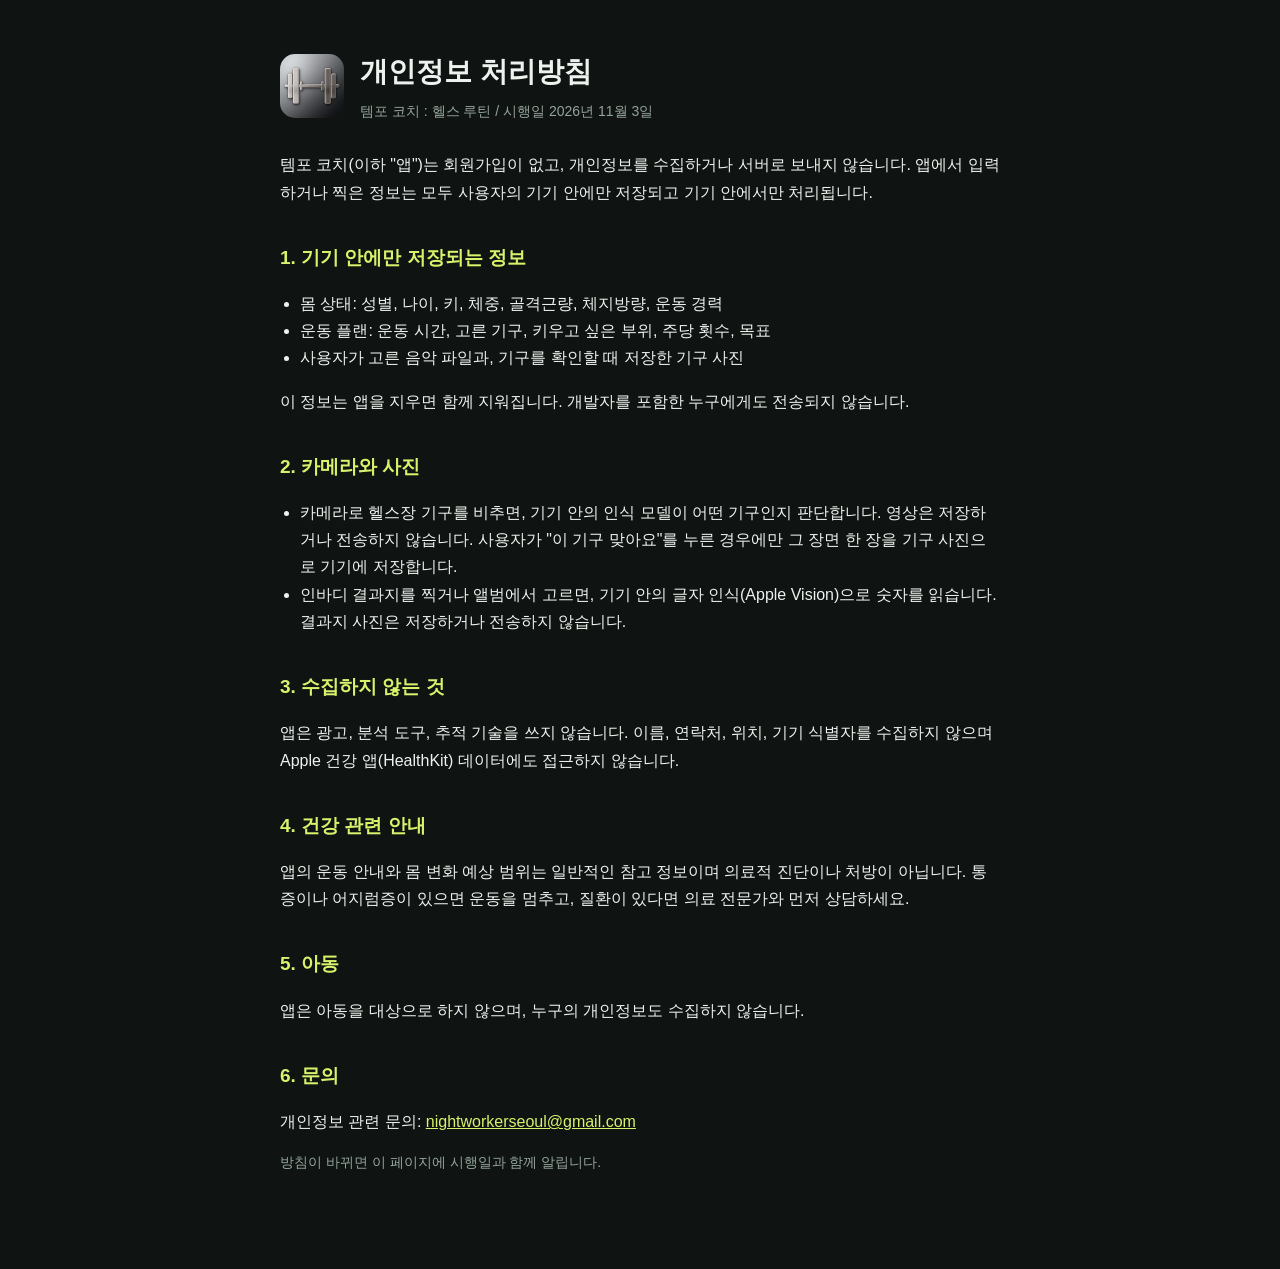
==== tempo-coach/privacy.html @ 30d96cf6 "Add Tempo Coach support and privacy pages" ====
<!doctype html><html lang="ko"><head><meta charset="utf-8"><meta name="viewport" content="width=device-width,initial-scale=1">
<title>템포 코치 개인정보 처리방침</title><link rel="stylesheet" href="style.css"></head><body><main>
<header><img src="icon.png" alt=""><div><h1>개인정보 처리방침</h1><div class="muted">템포 코치 : 헬스 루틴 / 시행일 2026년 11월 3일</div></div></header>

<p>템포 코치(이하 "앱")는 회원가입이 없고, 개인정보를 수집하거나 서버로 보내지 않습니다. 앱에서 입력하거나 찍은 정보는 모두 사용자의 기기 안에만 저장되고 기기 안에서만 처리됩니다.</p>

<h2>1. 기기 안에만 저장되는 정보</h2>
<ul>
<li>몸 상태: 성별, 나이, 키, 체중, 골격근량, 체지방량, 운동 경력</li>
<li>운동 플랜: 운동 시간, 고른 기구, 키우고 싶은 부위, 주당 횟수, 목표</li>
<li>사용자가 고른 음악 파일과, 기구를 확인할 때 저장한 기구 사진</li>
</ul>
<p>이 정보는 앱을 지우면 함께 지워집니다. 개발자를 포함한 누구에게도 전송되지 않습니다.</p>

<h2>2. 카메라와 사진</h2>
<ul>
<li>카메라로 헬스장 기구를 비추면, 기기 안의 인식 모델이 어떤 기구인지 판단합니다. 영상은 저장하거나 전송하지 않습니다. 사용자가 "이 기구 맞아요"를 누른 경우에만 그 장면 한 장을 기구 사진으로 기기에 저장합니다.</li>
<li>인바디 결과지를 찍거나 앨범에서 고르면, 기기 안의 글자 인식(Apple Vision)으로 숫자를 읽습니다. 결과지 사진은 저장하거나 전송하지 않습니다.</li>
</ul>

<h2>3. 수집하지 않는 것</h2>
<p>앱은 광고, 분석 도구, 추적 기술을 쓰지 않습니다. 이름, 연락처, 위치, 기기 식별자를 수집하지 않으며 Apple 건강 앱(HealthKit) 데이터에도 접근하지 않습니다.</p>

<h2>4. 건강 관련 안내</h2>
<p>앱의 운동 안내와 몸 변화 예상 범위는 일반적인 참고 정보이며 의료적 진단이나 처방이 아닙니다. 통증이나 어지럼증이 있으면 운동을 멈추고, 질환이 있다면 의료 전문가와 먼저 상담하세요.</p>

<h2>5. 아동</h2>
<p>앱은 아동을 대상으로 하지 않으며, 누구의 개인정보도 수집하지 않습니다.</p>

<h2>6. 문의</h2>
<p>개인정보 관련 문의: <a href="mailto:nightworkerseoul@gmail.com">nightworkerseoul@gmail.com</a></p>
<p class="muted">방침이 바뀌면 이 페이지에 시행일과 함께 알립니다.</p>
</main></body></html>
---- tempo-coach/style.css ----
body{margin:0;background:#0f1412;color:#eef2ee;font:16px/1.7 -apple-system,BlinkMacSystemFont,"Apple SD Gothic Neo",sans-serif}
main{max-width:720px;margin:0 auto;padding:48px 24px 80px}
h1{font-size:28px;margin:0 0 4px}h2{font-size:19px;margin:36px 0 8px;color:#d9f26b}
.muted{color:#93a39a;font-size:14px}a{color:#d9f26b}
header{display:flex;gap:16px;align-items:center;margin-bottom:28px}header img{width:64px;height:64px;border-radius:15px}
ul{padding-left:20px}
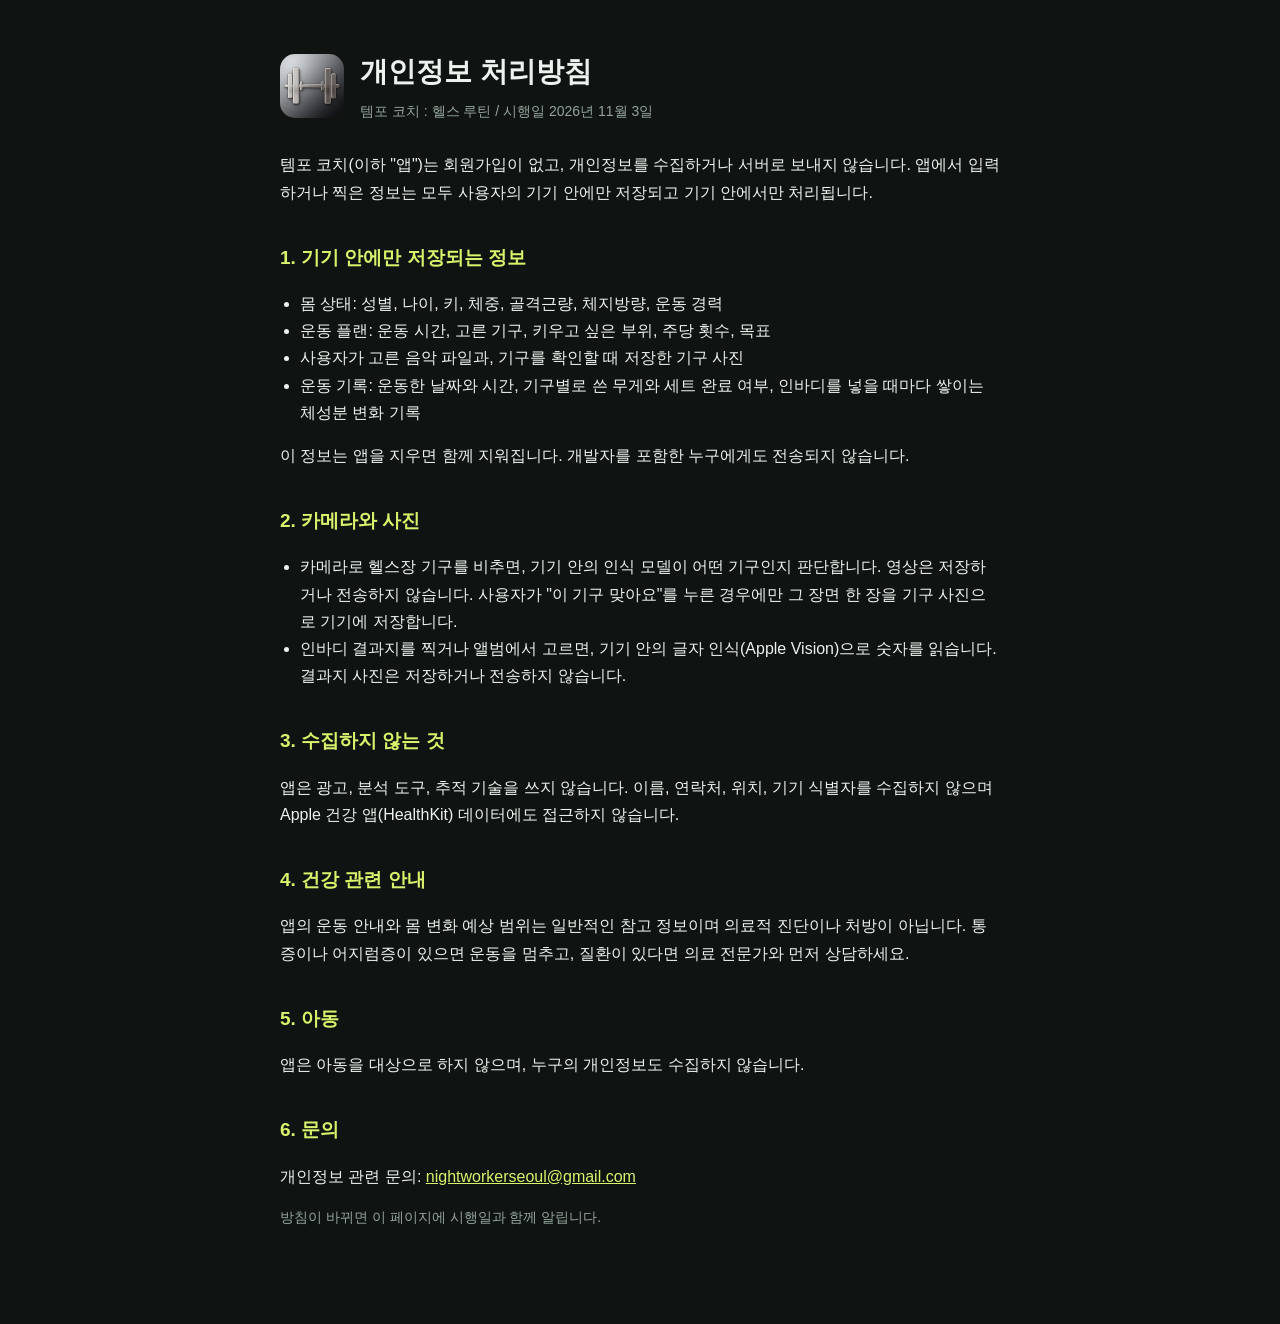
==== commit 52e5598f: "Tempo Coach privacy: list the on-device workout and body history" ====
--- a/tempo-coach/privacy.html
+++ b/tempo-coach/privacy.html
@@ -9,6 +9,7 @@
 <li>몸 상태: 성별, 나이, 키, 체중, 골격근량, 체지방량, 운동 경력</li>
 <li>운동 플랜: 운동 시간, 고른 기구, 키우고 싶은 부위, 주당 횟수, 목표</li>
 <li>사용자가 고른 음악 파일과, 기구를 확인할 때 저장한 기구 사진</li>
+<li>운동 기록: 운동한 날짜와 시간, 기구별로 쓴 무게와 세트 완료 여부, 인바디를 넣을 때마다 쌓이는 체성분 변화 기록</li>
 </ul>
 <p>이 정보는 앱을 지우면 함께 지워집니다. 개발자를 포함한 누구에게도 전송되지 않습니다.</p>
 
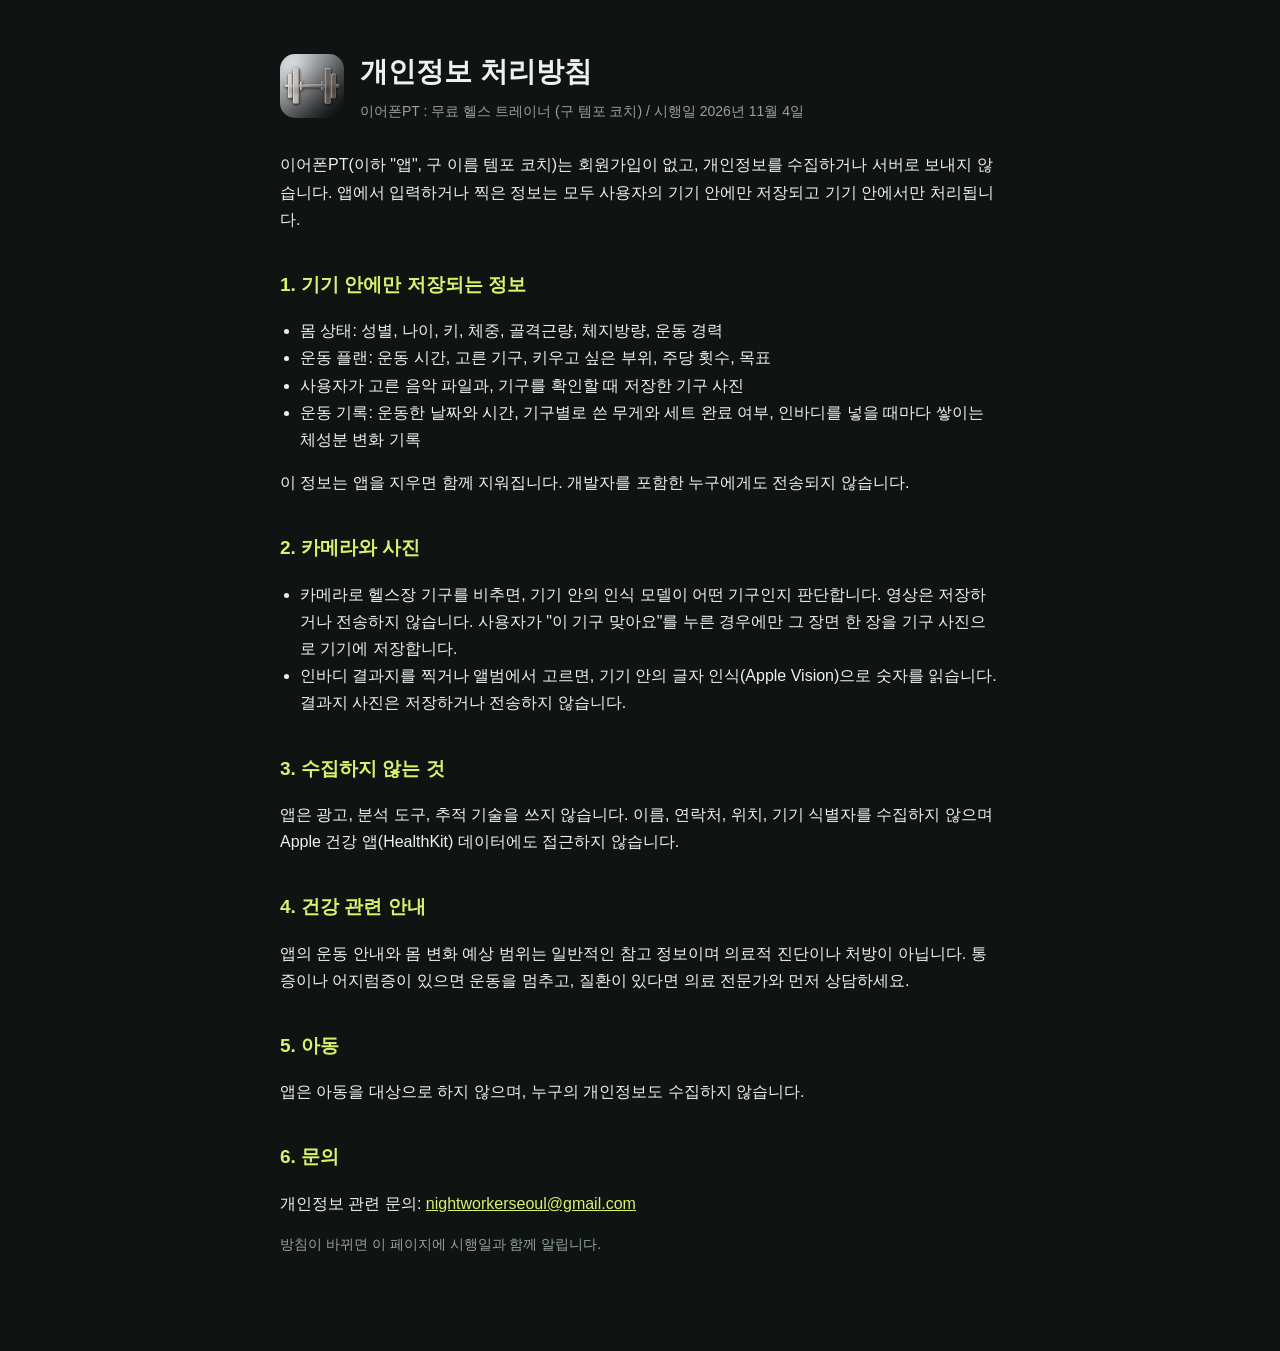
==== commit b294e3fe: "Tempo Coach is now 이어폰PT" ====
--- a/tempo-coach/privacy.html
+++ b/tempo-coach/privacy.html
@@ -1,8 +1,8 @@
 <!doctype html><html lang="ko"><head><meta charset="utf-8"><meta name="viewport" content="width=device-width,initial-scale=1">
-<title>템포 코치 개인정보 처리방침</title><link rel="stylesheet" href="style.css"></head><body><main>
-<header><img src="icon.png" alt=""><div><h1>개인정보 처리방침</h1><div class="muted">템포 코치 : 헬스 루틴 / 시행일 2026년 11월 3일</div></div></header>
+<title>이어폰PT 개인정보 처리방침</title><link rel="stylesheet" href="style.css"></head><body><main>
+<header><img src="icon.png" alt=""><div><h1>개인정보 처리방침</h1><div class="muted">이어폰PT : 무료 헬스 트레이너 (구 템포 코치) / 시행일 2026년 11월 4일</div></div></header>
 
-<p>템포 코치(이하 "앱")는 회원가입이 없고, 개인정보를 수집하거나 서버로 보내지 않습니다. 앱에서 입력하거나 찍은 정보는 모두 사용자의 기기 안에만 저장되고 기기 안에서만 처리됩니다.</p>
+<p>이어폰PT(이하 "앱", 구 이름 템포 코치)는 회원가입이 없고, 개인정보를 수집하거나 서버로 보내지 않습니다. 앱에서 입력하거나 찍은 정보는 모두 사용자의 기기 안에만 저장되고 기기 안에서만 처리됩니다.</p>
 
 <h2>1. 기기 안에만 저장되는 정보</h2>
 <ul>
